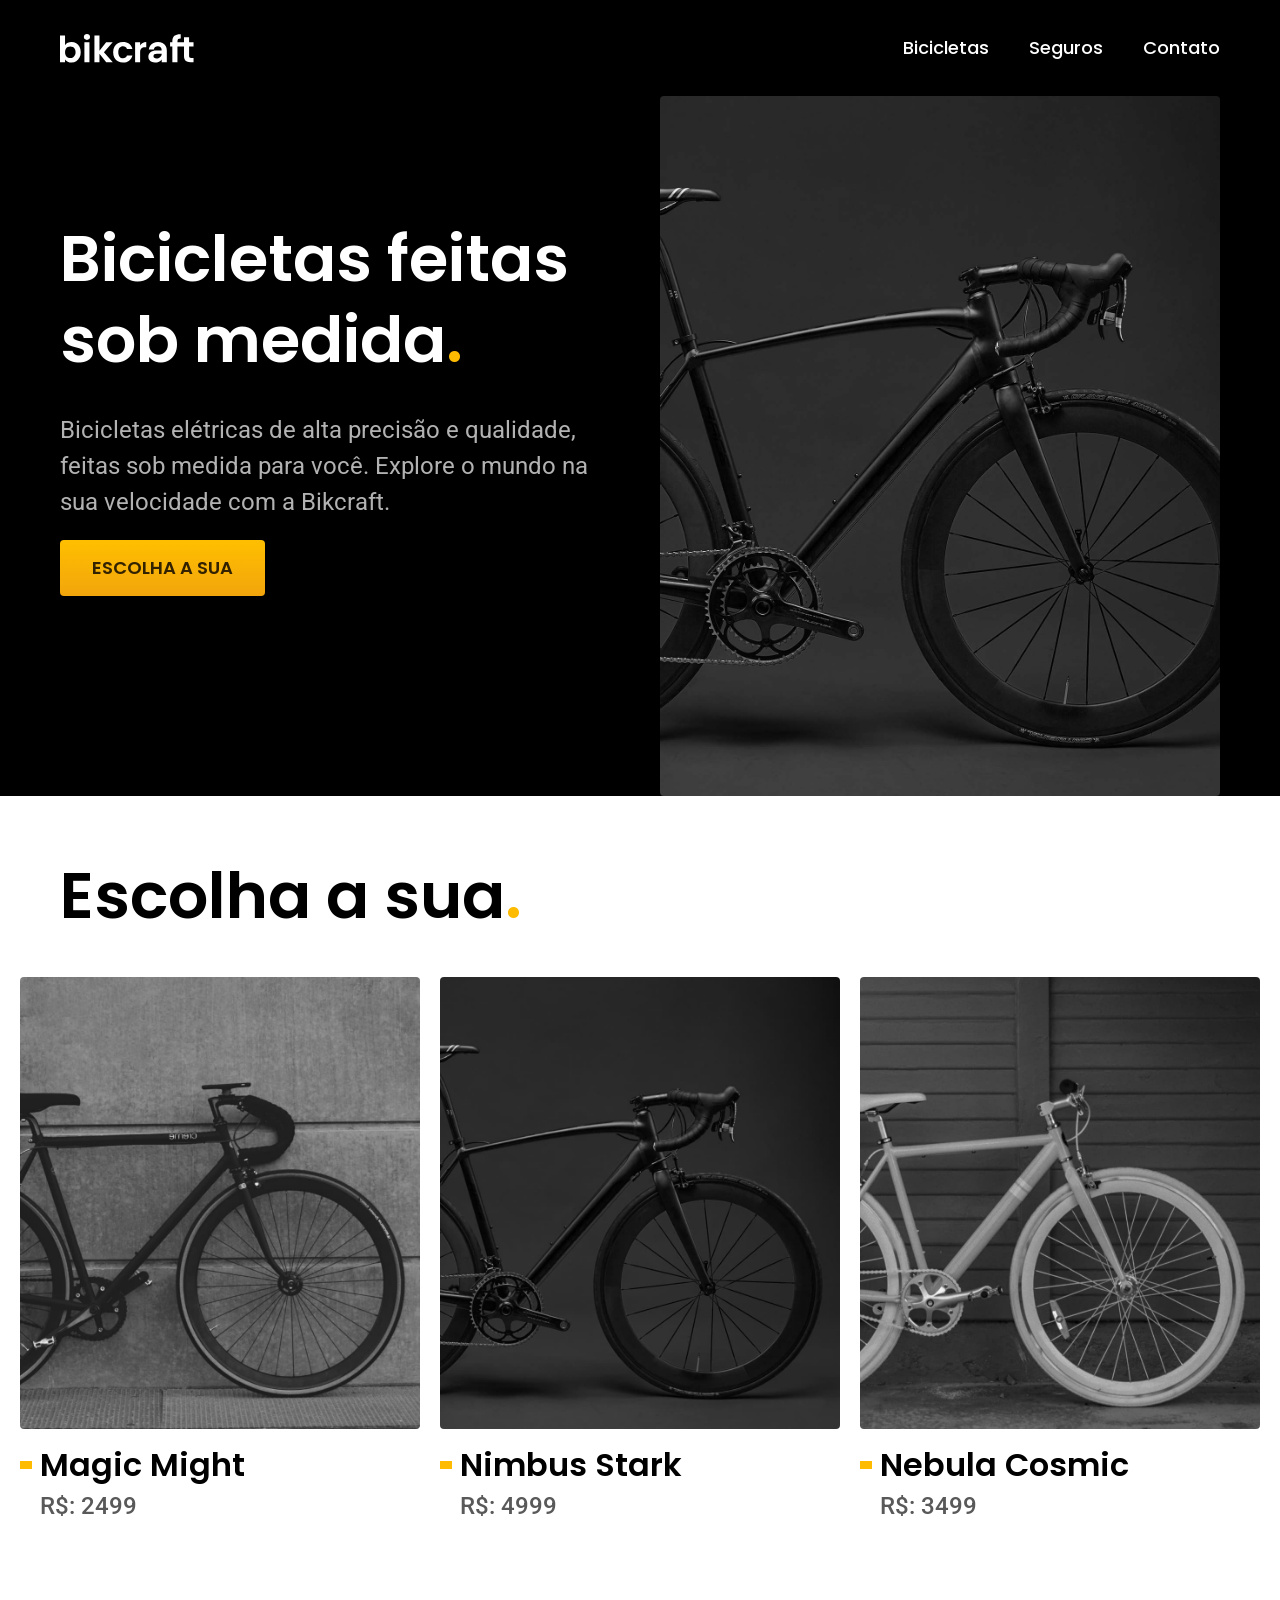
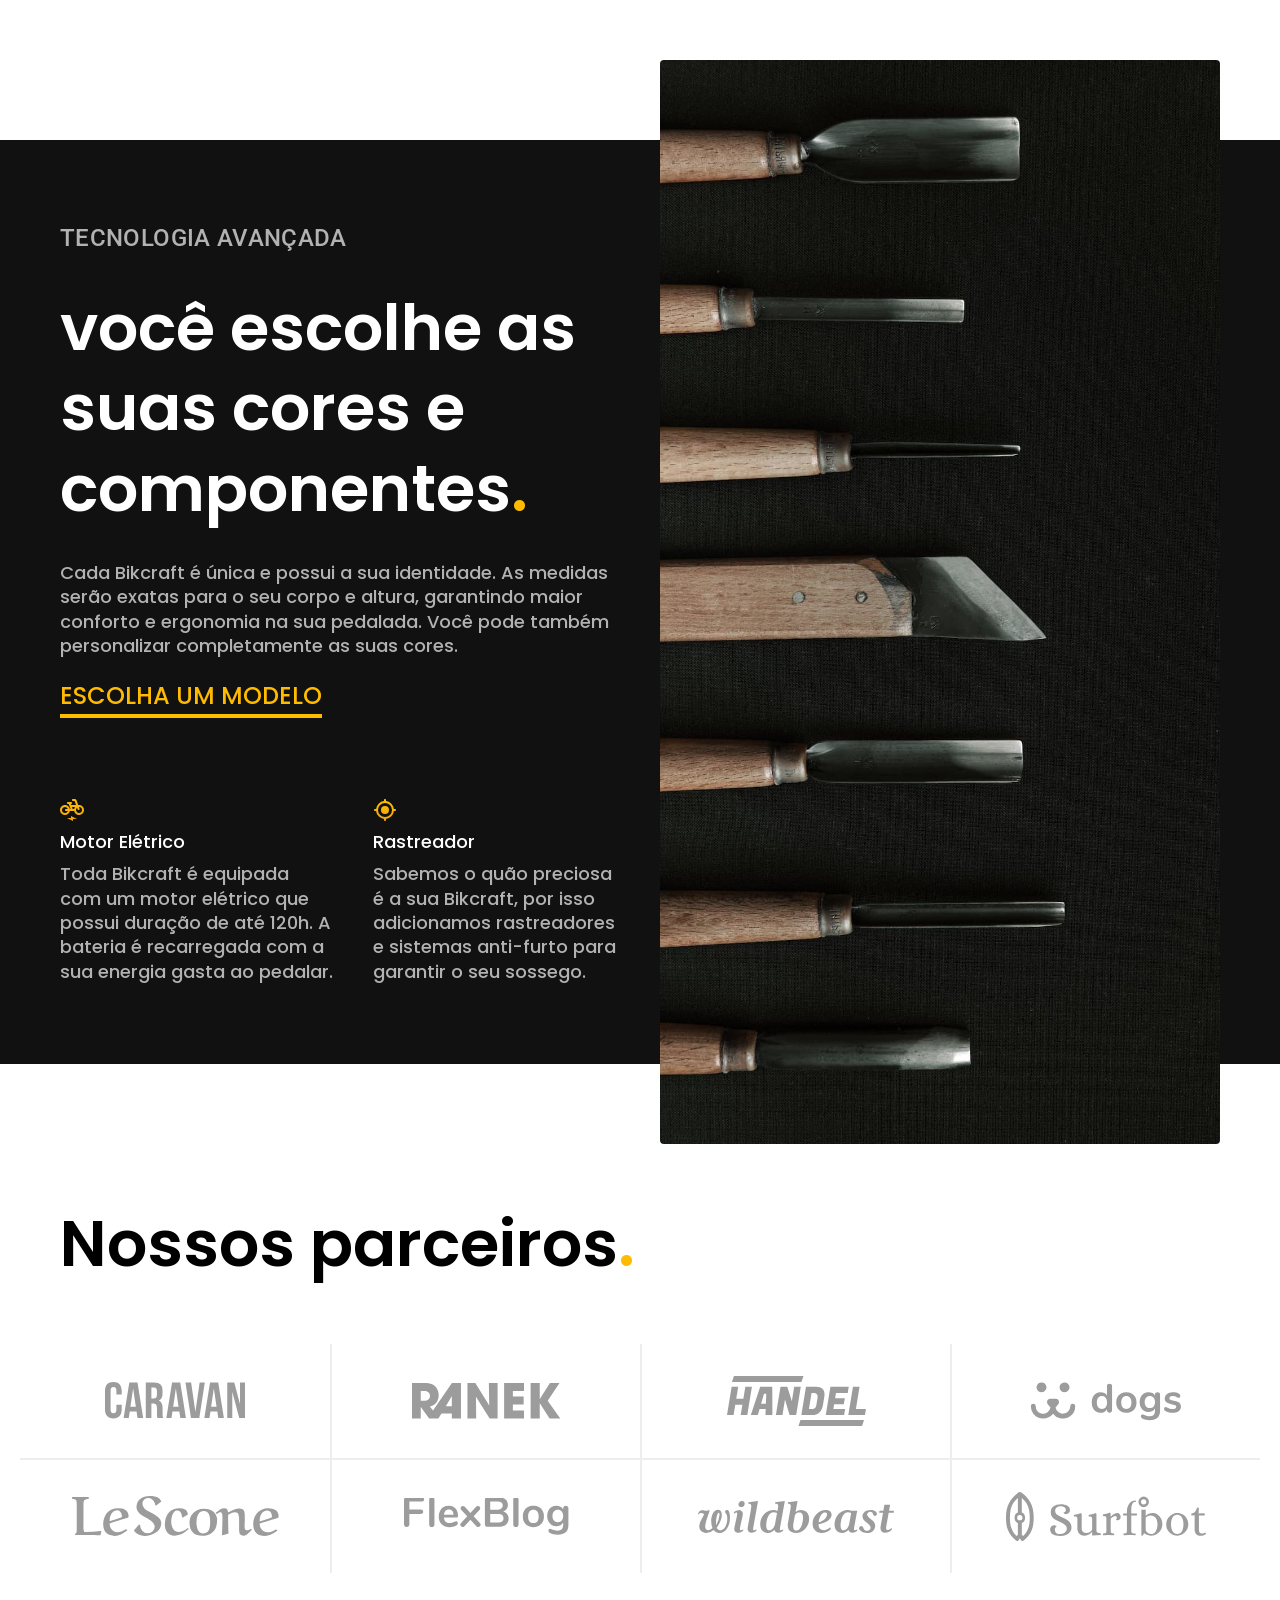
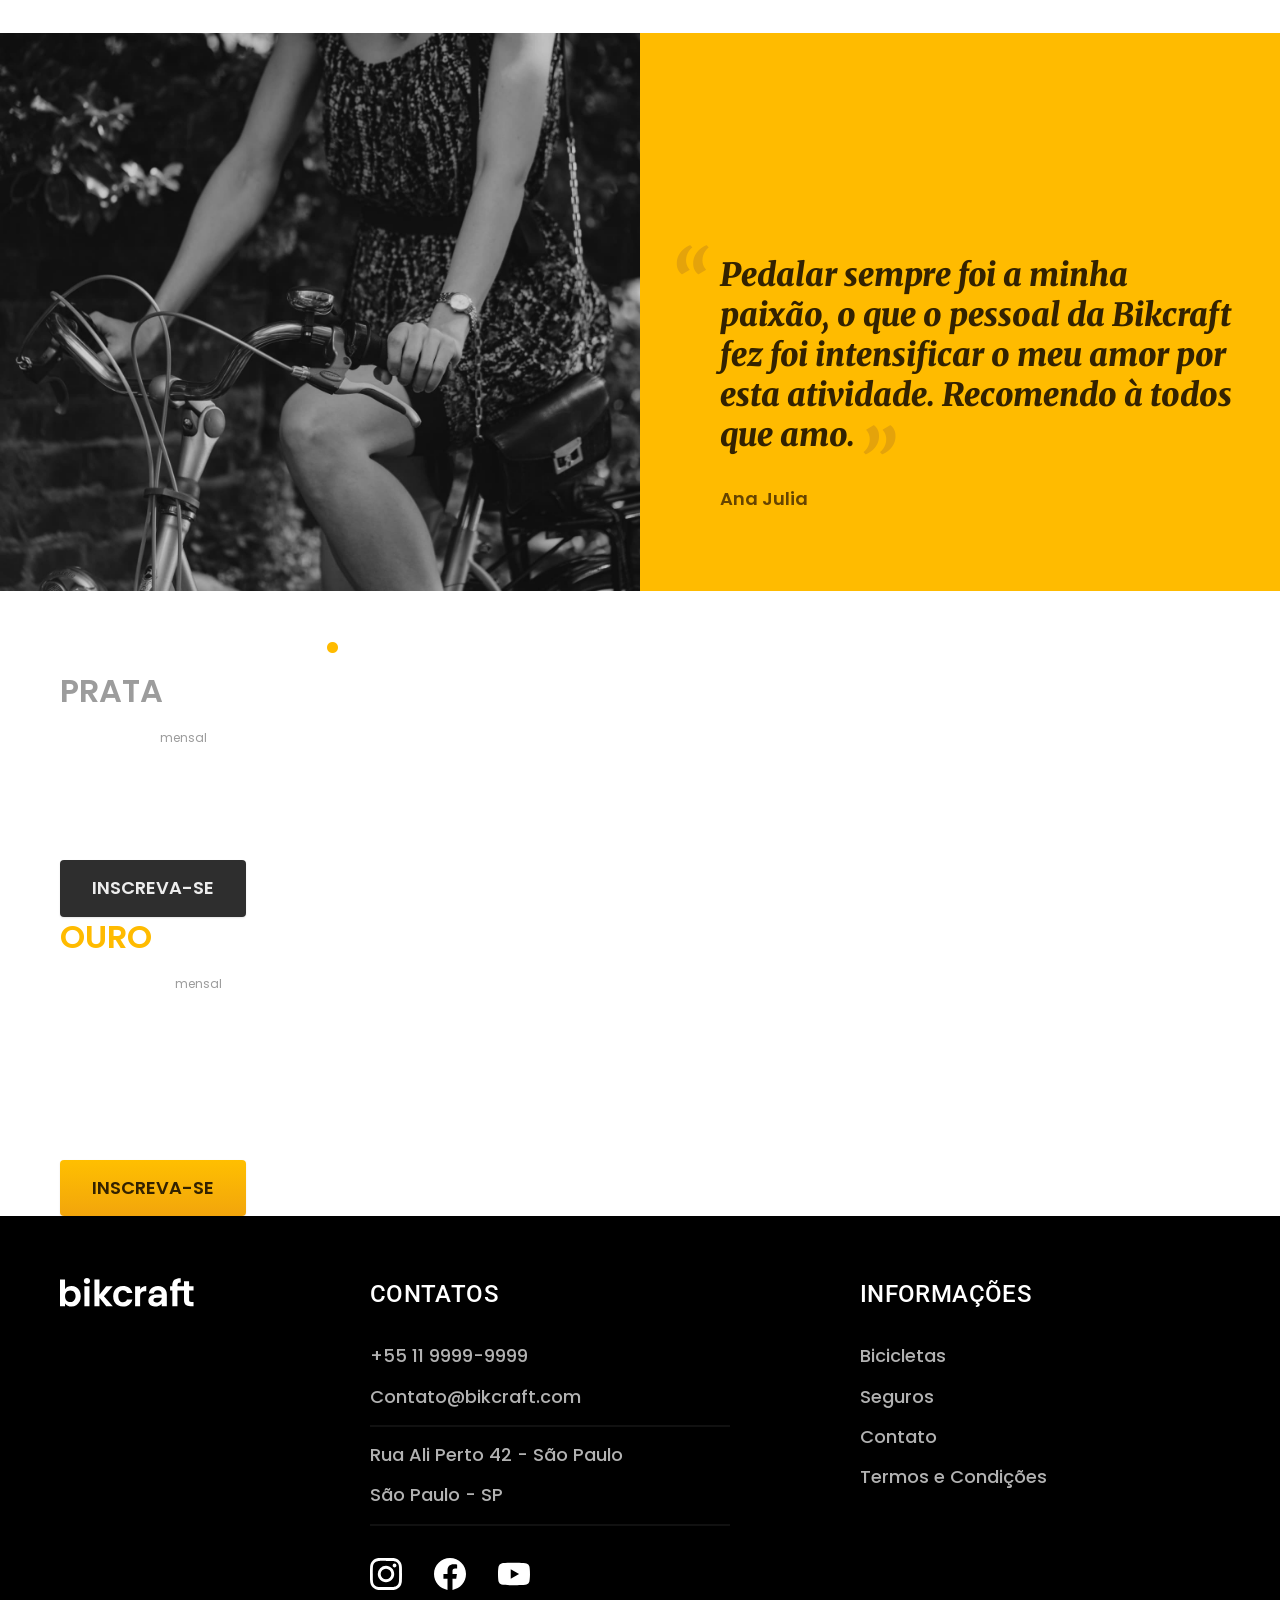
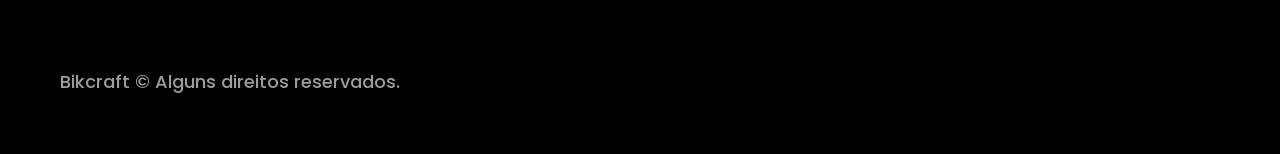
==== index.html @ 7ba727c7 "Páginas-bicicletas" ====
<!DOCTYPE html>
<html lang="pt-br">

<head>
    <meta charset="UTF-8">
    <meta name="viewport" content="width=device-width, initial-scale=1.0">
    <meta name="description" content="Bicicletas elétricas de alta precisão e qualidade, feitas sob medida para você. Explore o mundo na sua velocidade com a Bikcraft.">
    <link rel="stylesheet" href="./css/style.css">

    <link rel="preconnect" href="https://fonts.googleapis.com">
    <link rel="preconnect" href="https://fonts.gstatic.com" crossorigin>
    <link href="https://fonts.googleapis.com/css2?family=Poppins:wght@400;500&family=Roboto:ital@0;1&display=swap" rel="stylesheet">
    <link rel="preconnect" href="https://fonts.googleapis.com">
    <link rel="preconnect" href="https://fonts.gstatic.com" crossorigin>
    <link href="https://fonts.googleapis.com/css2?family=Merriweather:ital,opsz,wght@0,18..144,300..900;1,18..144,300..900&display=swap" rel="stylesheet">

    <title>Bikcraft - Bicicletas Elétricas</title>
</head>

<body>
    <header class="header-bg">
        <div class="container header">
            <a href="./"><img src="img/bikcraft.svg" alt="bikcraft"></a>

            <nav aria-label="primaria">
                <ul class="header-menu font-1-m cor-1">
                    <li><a href="bicicletas.html">Bicicletas</a></li>
                    <li><a href="">Seguros</a></li>
                    <li><a href="">Contato</a></li>
                </ul>
            </nav>
        </div>
    </header>

    <main class="introducao-bg">
        <div class="container introducao">
            <div class="introducao-conteudo">
                <h1 class="font-1-xxl cor-0">Bicicletas feitas sob medida<span class="cor-p1">.</span></h1>
                <p class="font2-l cor-5">Bicicletas elétricas de alta precisão e qualidade, feitas sob medida para você. Explore o mundo na sua velocidade com a Bikcraft.</p>
                <a class="botao" href="">Escolha a sua</a>
            </div>
            <div><img src="./img/fotos/introducao.jpg" alt="bicicleta elétrica preta">
            </div>
        </div>
    </main>

    <article class="bicicletas-lista">
        <h2 class="container font-1-xxl">Escolha a sua<span class="cor-p1">.</span></h2>

        <ul>
            <li>
                <a href="./bicicletas/magic.html">
                    <img src="img/bicicletas/magic-home.jpg" alt="Bicicleta preta">
                    <h3 class="font-1-xl">Magic Might</h3>
                    <span class="font-2-m cor-8">R$: 2499</span>
                </a>
            </li>

            <li>
                <a href="./bicicletas/nimbus.html">
                    <img src="img/bicicletas/nimbus-home.jpg" alt="Bicicleta preta">
                    <h3 class="font-1-xl">Nimbus Stark</h3>
                    <span class="font-2-m cor-8">R$: 4999</span>
                </a>
            </li>

            <li>
                <a href="./bicicletas/nebula.html">
                    <img src="img/bicicletas/nebula-home.jpg" alt="Bicicleta preta">
                    <h3 class="font-1-xl">Nebula Cosmic</h3>
                    <span class="font-2-m cor-8">R$: 3499</span>
                </a>
            </li>
        </ul>
    </article>

    <article class="tecnologia-bg">
        <div class="tecnologia container">
            <div class="tecnologia-conteudo">
                <span class="font-2-l-b cor-5">Tecnologia Avançada</span>
                <h2 class="font-1-xxl cor-1">você escolhe as suas cores e componentes<span class="cor-p1">.</span></h2>
                <p class="font-1-m cor-5">Cada Bikcraft é única e possui a sua identidade. As medidas serão exatas para o seu corpo e altura, garantindo maior conforto e ergonomia na sua pedalada. Você pode também personalizar completamente as suas cores.</p>
                <a class="link" href="">Escolha um modelo</a>
                <div class="tecnologia-vantagens">
                    <div>
                        <img src="img/icones/eletrica.svg" alt="">
                        <h3 class="font-1-m cor-1">Motor Elétrico</h3>
                        <p class="font-1-m cor-5">Toda Bikcraft é equipada com um motor elétrico que possui duração de até 120h. A bateria é recarregada com a sua energia gasta ao pedalar.</p>
                    </div>
                    <div>
                        <img src="img/icones/rastreador.svg" alt="">
                        <h3 class="font-1-m cor-1">Rastreador</h3>
                        <p class="font-1-m cor-5">Sabemos o quão preciosa é a sua Bikcraft, por isso adicionamos rastreadores e sistemas anti-furto para garantir o seu sossego.</p>
                    </div>
                </div>
            </div>

            <div class="tecnologia-imagem"><img src="img/fotos/tecnologia.jpg" alt="">
            </div>
        </div>
    </article>

    <section class="parceiros" aria-label="Nossos Parceiros">
        <h2 class="container font-1-xxl">Nossos parceiros<span class="cor-p1">.</span></h2>

        <ul>
            <li><img src="img/parceiros/caravan.svg" alt="caravan"></li>
            <li><img src="img/parceiros/ranek.svg" alt="ranek.svg"></li>
            <li><img src="img/parceiros/handel.svg" alt="handel.svg"></li>
            <li><img src="img/parceiros/dogs.svg" alt="dogs.svg"></li>
            <li><img src="img/parceiros/lescone.svg" alt="lescone.svg"></li>
            <li><img src="img/parceiros/flexblog.svg" alt="flexblog.svg"></li>
            <li><img src="img/parceiros/wildbeast.svg" alt="caravan"></li>
            <li><img src="img/parceiros/surfbot.svg" alt="surfbot"></li>
        </ul>

    </section>

    <section class="depoimento" aria-label="Depoimento">
        <div>
            <img src="img/fotos/depoimento.jpg" alt="Pessoa pedalando uma bicicleta Bikcraft">
        </div>
        <div class="depoimento-conteudo">
            <blockquote class="font-1-xl cor-p5">
                <p>Pedalar sempre foi a minha paixão, o que o pessoal da Bikcraft fez foi intensificar o meu amor por esta atividade. Recomendo à todos que amo.</p>
            </blockquote>
            <span class="font-1-m-b cor-p4">Ana Julia</span>
        </div>
    </section>

    <article class="seguros-bg">
        <div class="seguros container">
            <h2 class="font-1-xxl cor-1">Seguros<span class="cor-p1">.</span></h2>
            <div class="seguros-item">
                <h3 class="font-1-xl cor-6">PRATA</h3>
                <span class="font-1-xl cor-1">R$ 199<span class="font-1-xs cor-6">mensal</span></span>
                <ul class="font-2-m cor-1">
                    <li>Duas trocas por ano</li>
                    <li>Assistência técnica</li>
                    <li>Suporte 08h às 18h</li>
                    <li>Cobertura estadual</li>
                </ul>
                <a class="botao secundario" href="">Inscreva-se</a>
            </div>

            <div class="seguros-item">
                <h3 class="font-1-xl cor-p1">OURO</h3>
                <span class="font-1-xl cor-1">R$ 299 <span class="font-1-xs cor-6">mensal</span></span>
                <ul class="font-2-m cor-1">
                    <li>Cinco trocas por ano</li>
                    <li>Assistência especial</li>
                    <li>Suporte 24h</li>
                    <li>Cobertura nacional</li>
                    <li>Desconto em parceiros</li>
                    <li>Acesso ao Clube Bikcraft</li>
                </ul>
                <a class="botao" href="">Inscreva-se</a>
            </div>
        </div>
    </article>

    <footer class="footer-bg">
        <div class="footer container">
            <img src="img/bikcraft.svg" alt="">

            <div class="footer-contato">
                <h3 class="cor-1 font-2-l-b">Contatos</h3>
                <ul class="cor-5 font-1-m">
                    <li><a href="tel:+5521999999999">+55 11 9999-9999</a></li>
                    <li><a href="mailto:Contato@bikcraft.com">Contato@bikcraft.com</a></li>
                    <li>Rua Ali Perto 42 - São Paulo</li>
                    <li>São Paulo - SP</li>
                </ul>
                <div class="footer-redes">
                    <a href=""> <img src="img/redes/instagram.svg" alt=""></a>
                    <a href=""> <img src="img/redes/facebook.svg" alt=""></a>
                    <a href=""> <img src="img/redes/youtube.svg" alt=""></a>

                </div>
            </div>

            <div class="footer-informacoes">
                <h3 class="cor-1 font-2-l-b">informações</h3>
                <nav>
                    <ul class="cor-5 font-1-m">
                        <li><a href="">Bicicletas</a></li>
                        <li><a href="">Seguros</a></li>
                        <li><a href="">Contato</a></li>
                        <li><a href="termos.html">Termos e Condições</a></li>
                    </ul>
                </nav>
            </div>
            <p class="footer-copy font-1-m cor-6">Bikcraft © Alguns direitos reservados.</p>
        </div>
    </footer>
</body>

</html>
---- css/style.css ----
@import url(global/global.css);
@import url(global/header.css);
@import url(global/footer.css);

/* Tipografia */
@import url(utilidades/tipografica.css);

/* CORES */
@import url(utilidades/cores.css);

/* BOTÃO */
@import url(utilidades/componentes.css);




/* Home */
@import url(home/introducao.css);

@import url(home/tecnologia.css);

@import url(home/parceiros.css);

@import url(home/depoimento.css);

/* bicicletas */
@import url(bicicletas/bicicletas.css);
@import url(bicicletas/bicicletas-lista.css);

/* Seguros */
@import url(seguros/seguros.css);

/* termos */
@import url(termos/termos.css);
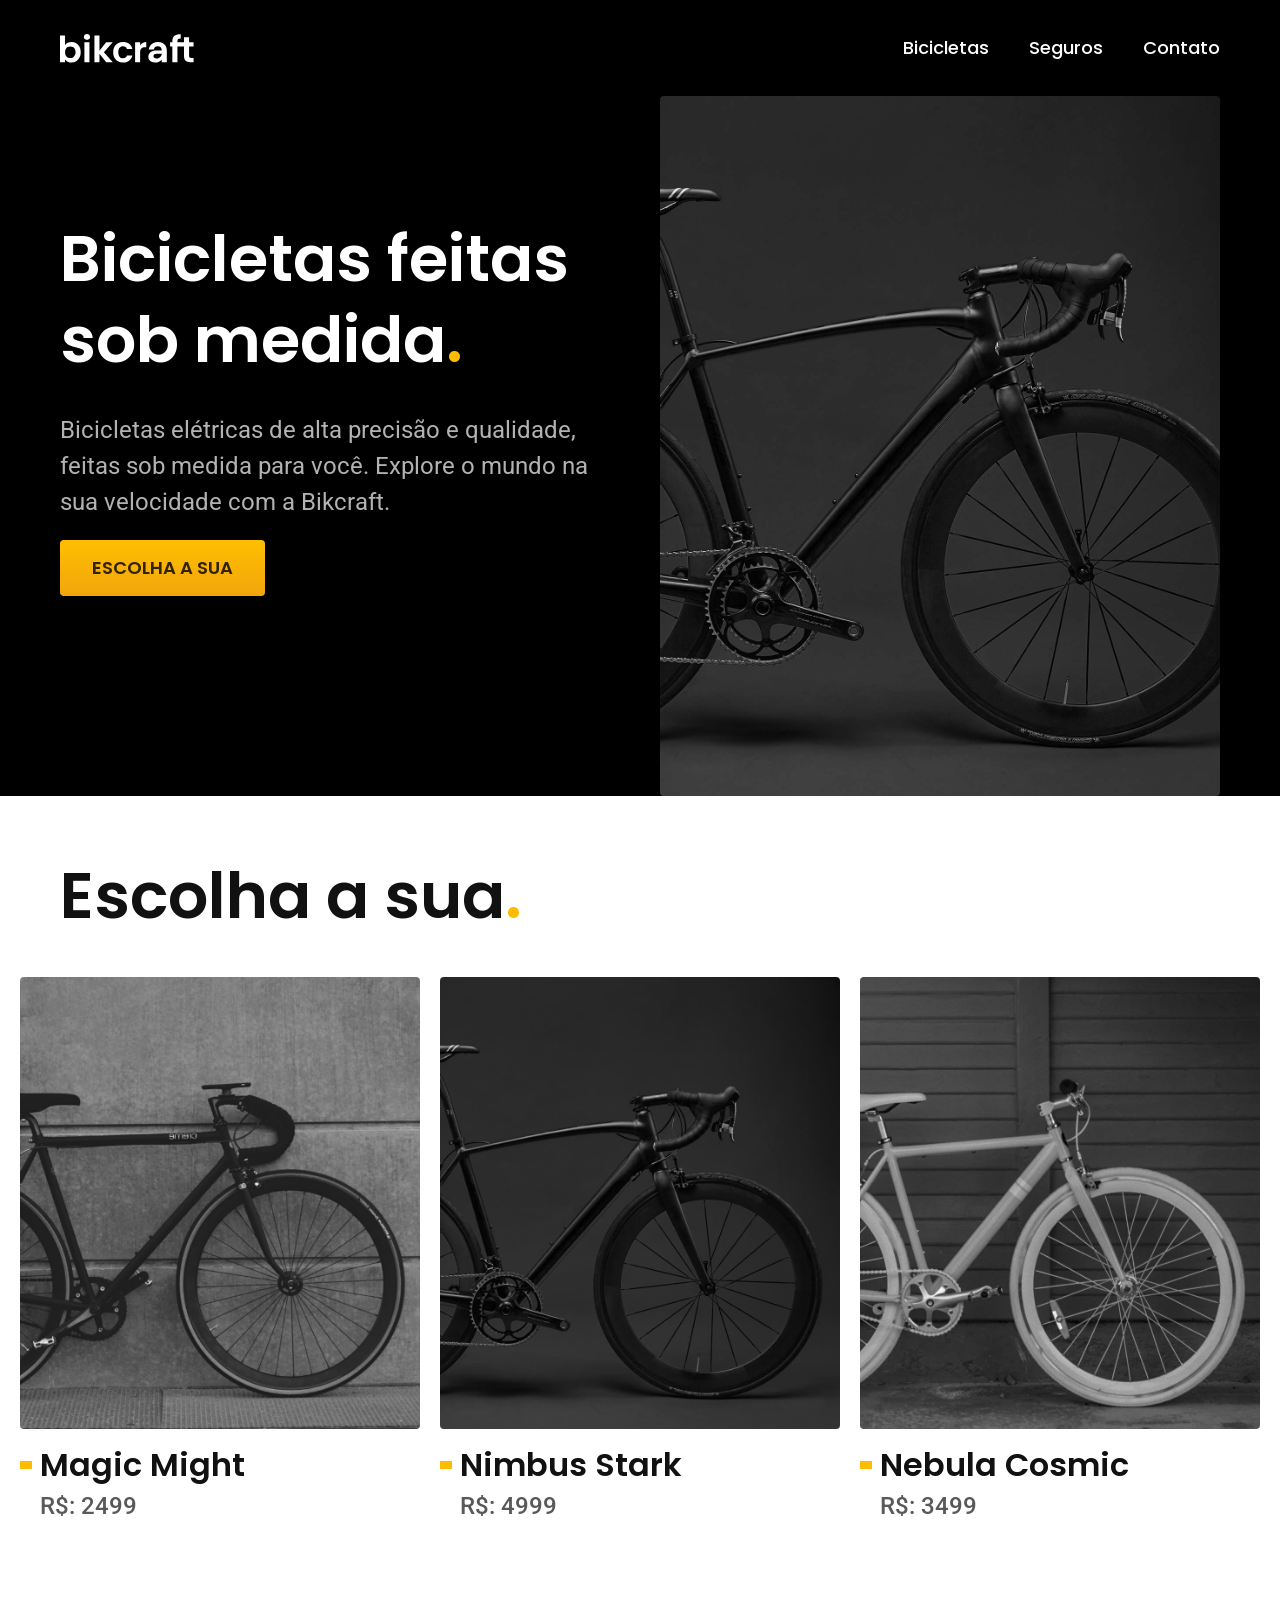
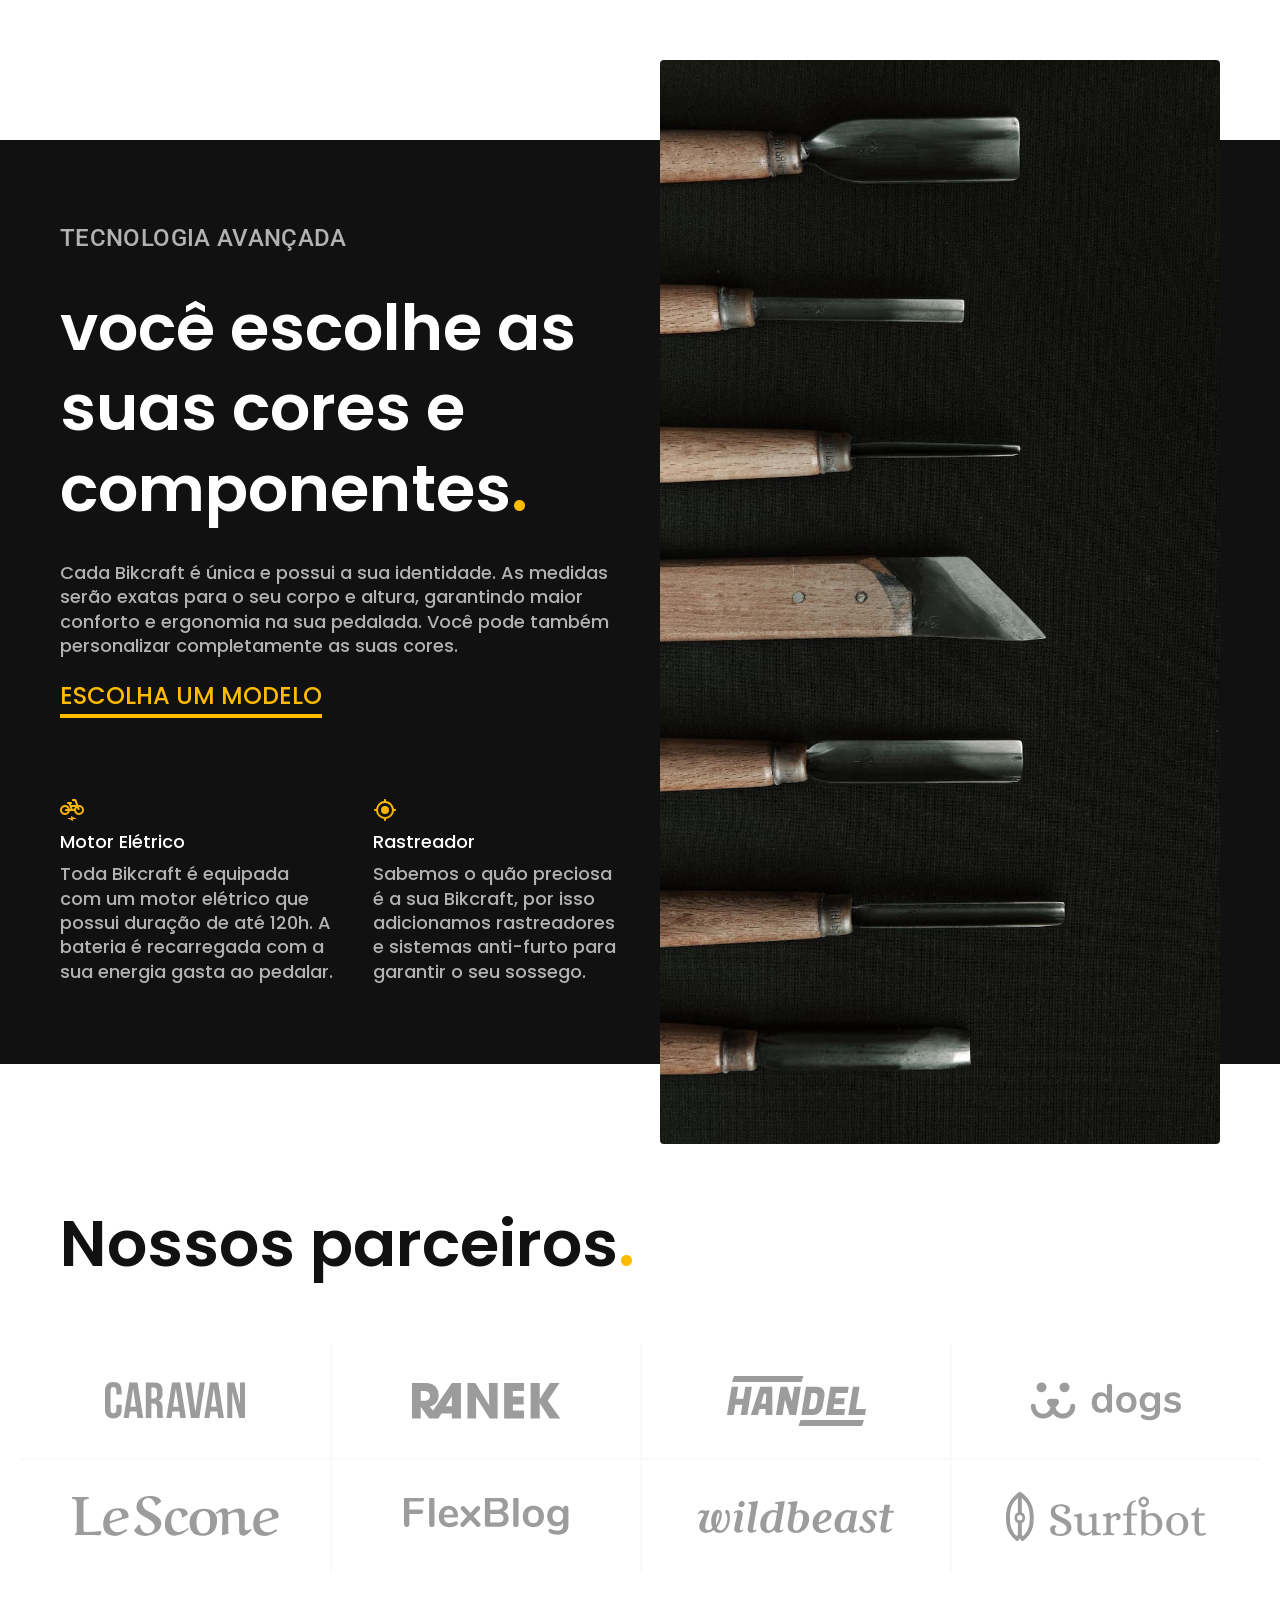
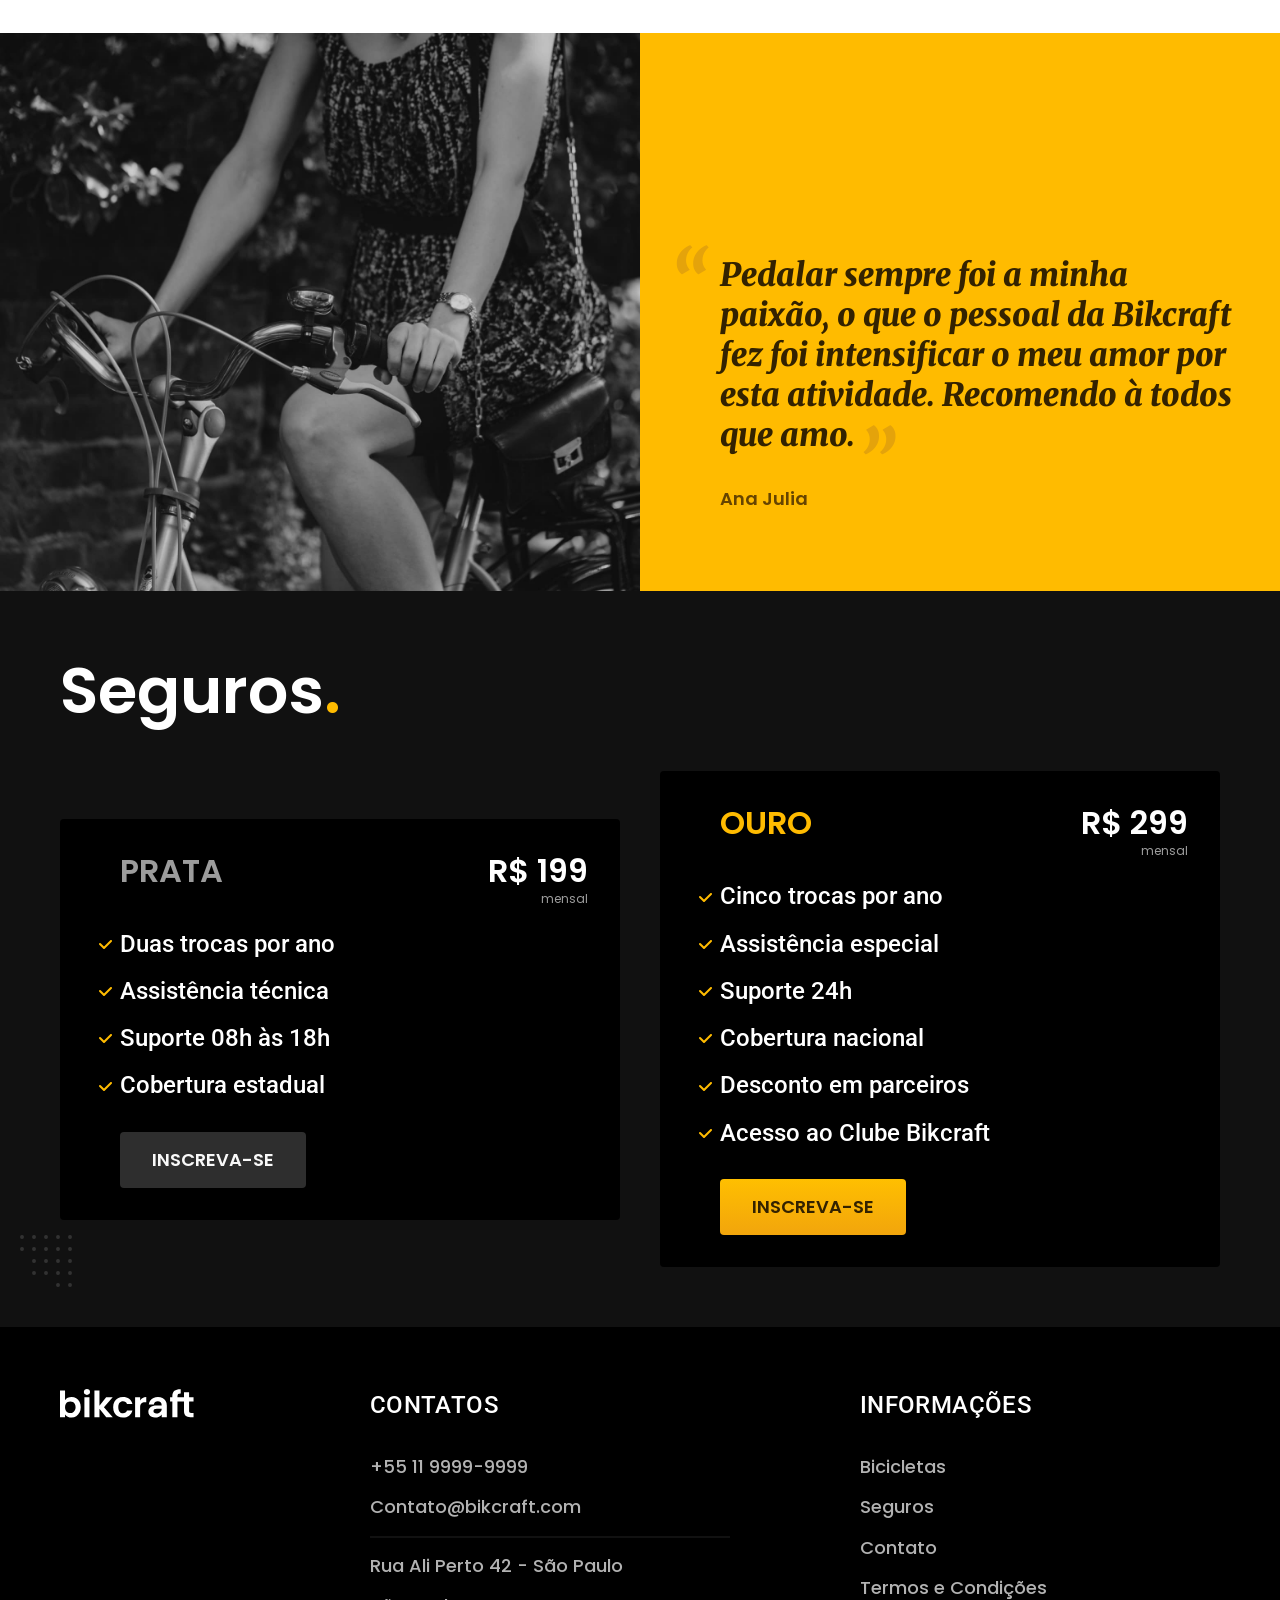
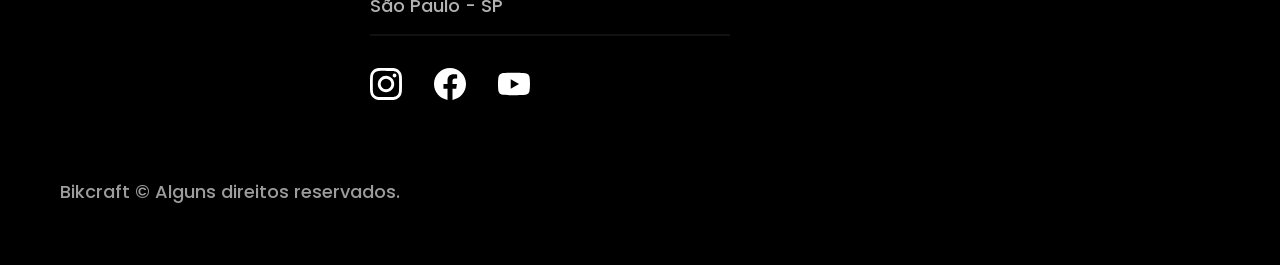
==== commit 035ed913: "termos-vantagens-bicicletas" ====
--- a/index.html
+++ b/index.html
@@ -25,8 +25,8 @@
             <nav aria-label="primaria">
                 <ul class="header-menu font-1-m cor-1">
                     <li><a href="bicicletas.html">Bicicletas</a></li>
-                    <li><a href="">Seguros</a></li>
-                    <li><a href="">Contato</a></li>
+                    <li><a href="seguros.html">Seguros</a></li>
+                    <li><a href="contato.html">Contato</a></li>
                 </ul>
             </nav>
         </div>
@@ -37,7 +37,7 @@
             <div class="introducao-conteudo">
                 <h1 class="font-1-xxl cor-0">Bicicletas feitas sob medida<span class="cor-p1">.</span></h1>
                 <p class="font2-l cor-5">Bicicletas elétricas de alta precisão e qualidade, feitas sob medida para você. Explore o mundo na sua velocidade com a Bikcraft.</p>
-                <a class="botao" href="">Escolha a sua</a>
+                <a class="botao" href="bicicletas.html">Escolha a sua</a>
             </div>
             <div><img src="./img/fotos/introducao.jpg" alt="bicicleta elétrica preta">
             </div>
@@ -140,7 +140,7 @@
                     <li>Suporte 08h às 18h</li>
                     <li>Cobertura estadual</li>
                 </ul>
-                <a class="botao secundario" href="">Inscreva-se</a>
+                <a class="botao secundario" href="seguros.html">Inscreva-se</a>
             </div>
 
             <div class="seguros-item">
@@ -154,7 +154,7 @@
                     <li>Desconto em parceiros</li>
                     <li>Acesso ao Clube Bikcraft</li>
                 </ul>
-                <a class="botao" href="">Inscreva-se</a>
+                <a class="botao" href="seguros.html">Inscreva-se</a>
             </div>
         </div>
     </article>
@@ -183,9 +183,9 @@
                 <h3 class="cor-1 font-2-l-b">informações</h3>
                 <nav>
                     <ul class="cor-5 font-1-m">
-                        <li><a href="">Bicicletas</a></li>
-                        <li><a href="">Seguros</a></li>
-                        <li><a href="">Contato</a></li>
+                        <li><a href="bicicletas.html">Bicicletas</a></li>
+                        <li><a href="seguros.html">Seguros</a></li>
+                        <li><a href="contato.html">Contato</a></li>
                         <li><a href="termos.html">Termos e Condições</a></li>
                     </ul>
                 </nav>
--- a/css/style.css
+++ b/css/style.css
@@ -29,6 +29,8 @@
 
 /* Seguros */
 @import url(seguros/seguros.css);
+@import url(seguros/vantangens.css);
+@import url(seguros/perguntas.css);
 
 /* termos */
 @import url(termos/termos.css);
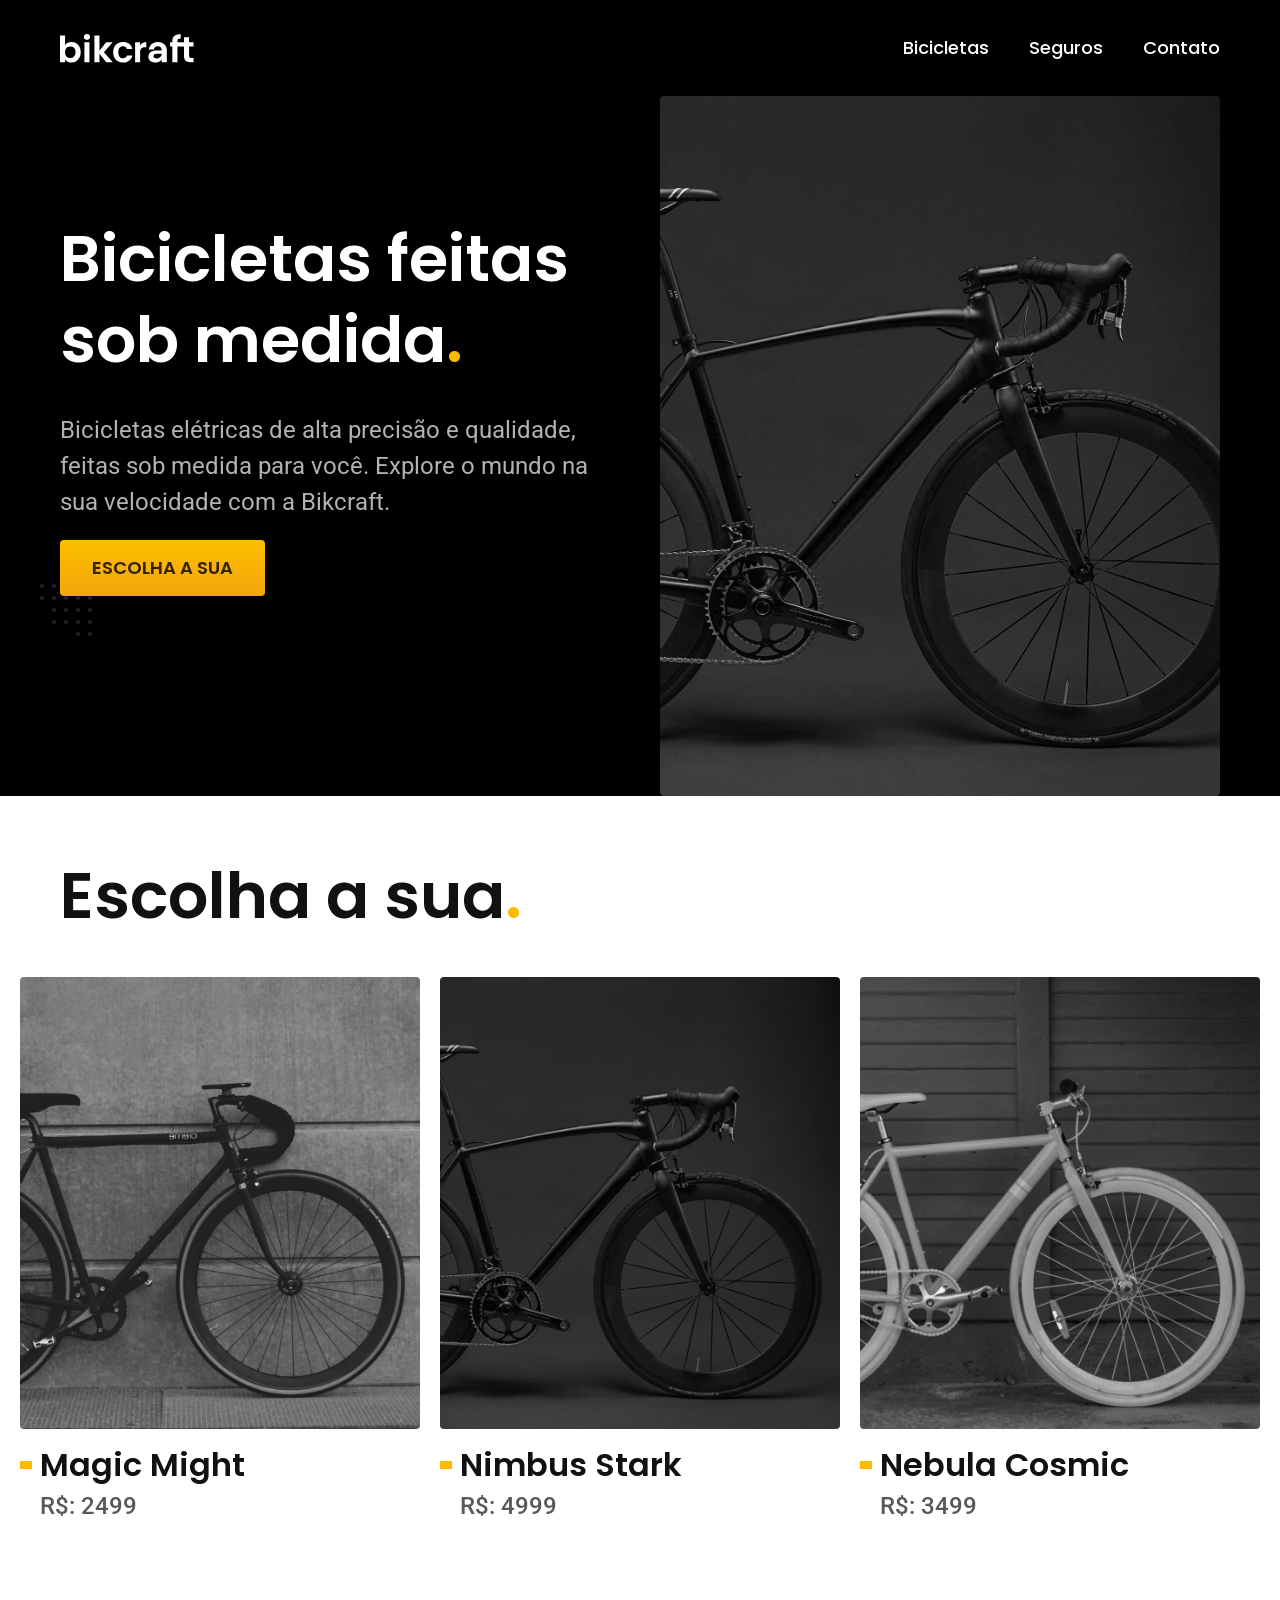
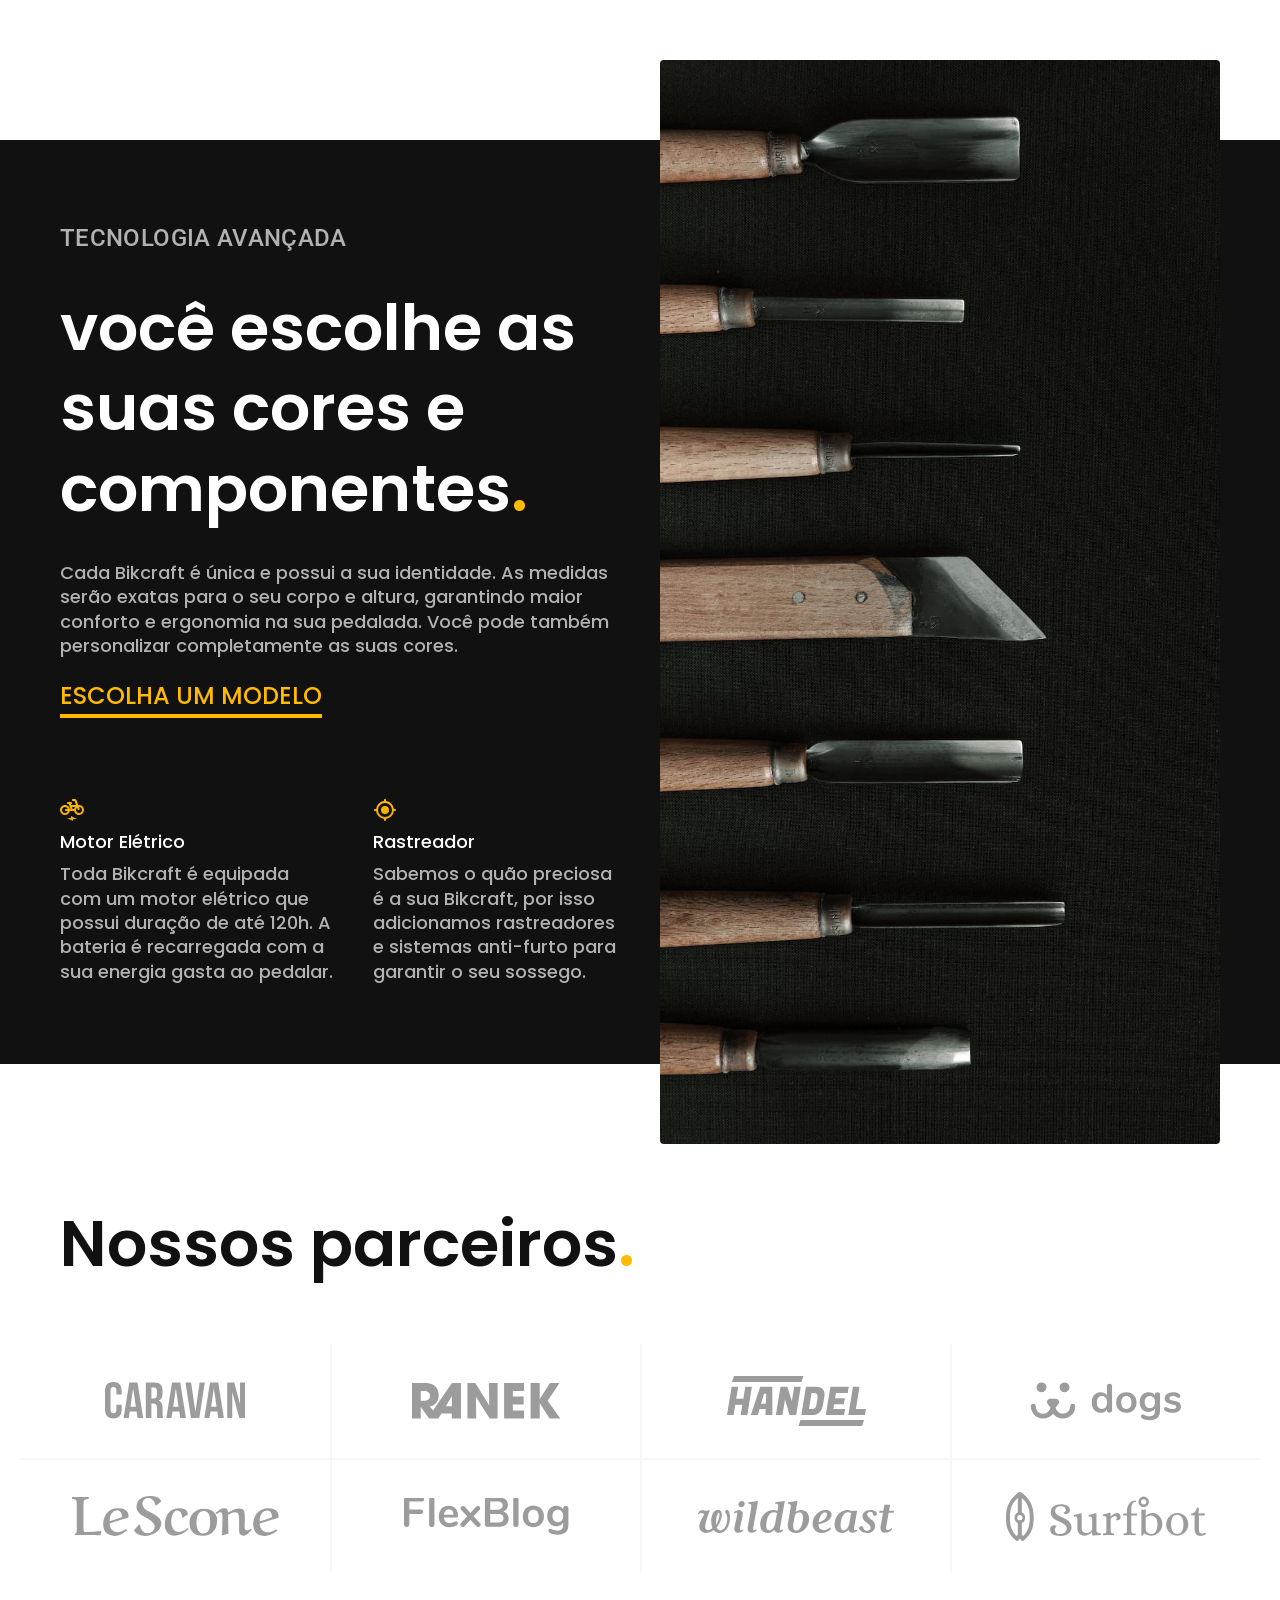
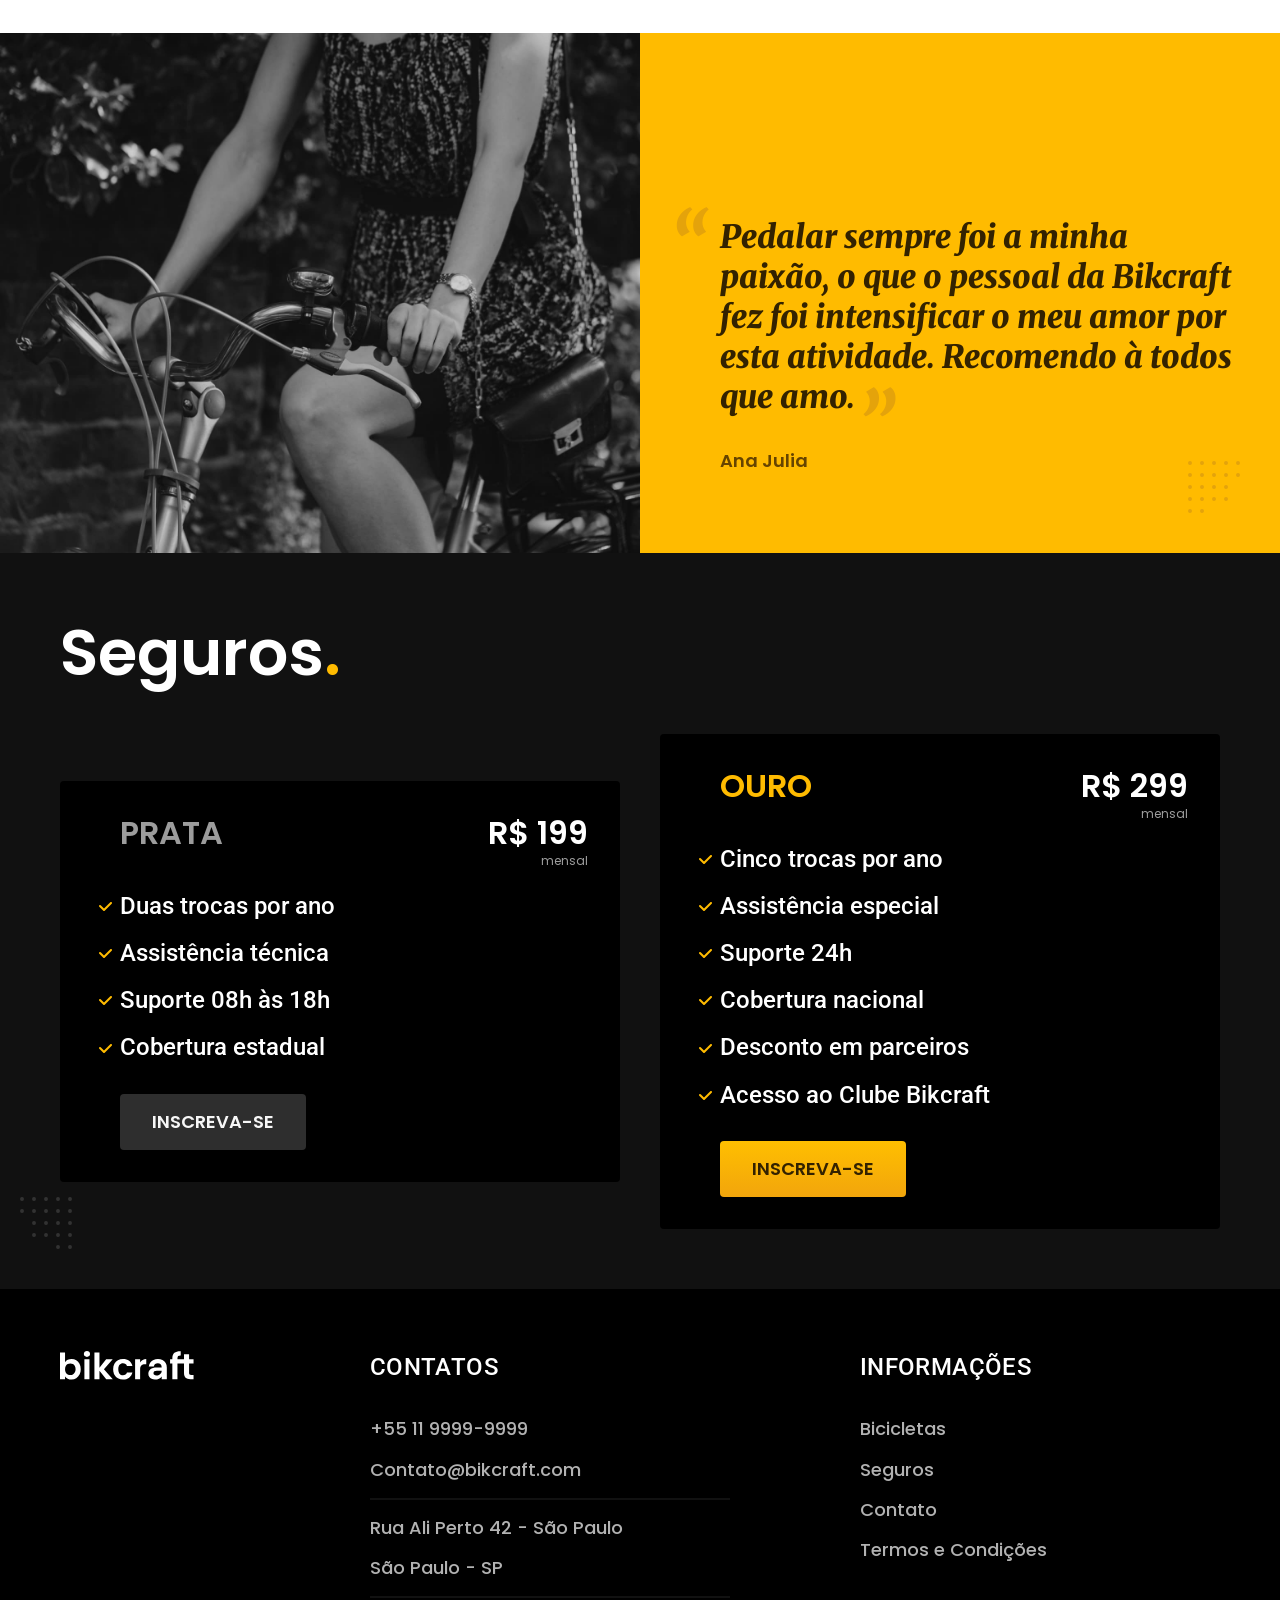
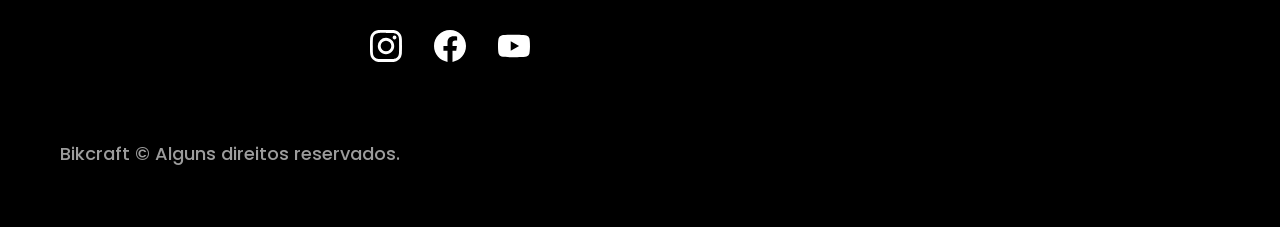
==== commit c976a0b9: "orçamento-otimizações" ====
--- a/index.html
+++ b/index.html
@@ -5,6 +5,8 @@
     <meta charset="UTF-8">
     <meta name="viewport" content="width=device-width, initial-scale=1.0">
     <meta name="description" content="Bicicletas elétricas de alta precisão e qualidade, feitas sob medida para você. Explore o mundo na sua velocidade com a Bikcraft.">
+
+    <link rel="preload" href="./css/style.css" as="style">
     <link rel="stylesheet" href="./css/style.css">
 
     <link rel="preconnect" href="https://fonts.googleapis.com">
@@ -35,12 +37,15 @@
     <main class="introducao-bg">
         <div class="container introducao">
             <div class="introducao-conteudo">
-                <h1 class="font-1-xxl cor-0">Bicicletas feitas sob medida<span class="cor-p1">.</span></h1>
+                <h1 class="font-1-xxl cor-1">Bicicletas feitas sob medida<span class="cor-p1">.</span></h1>
                 <p class="font2-l cor-5">Bicicletas elétricas de alta precisão e qualidade, feitas sob medida para você. Explore o mundo na sua velocidade com a Bikcraft.</p>
                 <a class="botao" href="bicicletas.html">Escolha a sua</a>
             </div>
-            <div><img src="./img/fotos/introducao.jpg" alt="bicicleta elétrica preta">
-            </div>
+            <picture>
+                <!-- Carregamento responsivo para mobile alterando a imagem em 800px -->
+                <source media="(max-width: 800px)" srcset="./img/bicicletas/nimbus.jpg">
+                <img src="./img/fotos/introducao.jpg" width="1280" height="1600" alt="bicicleta elétrica preta">
+            </picture>
         </div>
     </main>
 
@@ -80,7 +85,7 @@
                 <span class="font-2-l-b cor-5">Tecnologia Avançada</span>
                 <h2 class="font-1-xxl cor-1">você escolhe as suas cores e componentes<span class="cor-p1">.</span></h2>
                 <p class="font-1-m cor-5">Cada Bikcraft é única e possui a sua identidade. As medidas serão exatas para o seu corpo e altura, garantindo maior conforto e ergonomia na sua pedalada. Você pode também personalizar completamente as suas cores.</p>
-                <a class="link" href="">Escolha um modelo</a>
+                <a class="link" href="./bicicletas.html">Escolha um modelo</a>
                 <div class="tecnologia-vantagens">
                     <div>
                         <img src="img/icones/eletrica.svg" alt="">
--- a/css/style.css
+++ b/css/style.css
@@ -2,6 +2,7 @@
 @import url(global/header.css);
 @import url(global/footer.css);
 
+/* UTILIDADES */
 /* Tipografia */
 @import url(utilidades/tipografica.css);
 
@@ -11,7 +12,8 @@
 /* BOTÃO */
 @import url(utilidades/componentes.css);
 
-
+/* formulários */
+@import url(utilidades/formulario.css);
 
 
 /* Home */
@@ -27,11 +29,22 @@
 @import url(bicicletas/bicicletas.css);
 @import url(bicicletas/bicicletas-lista.css);
 
+/* bicicleta */
+@import url(bicicleta/bicicleta.css);
+@import url(bicicleta/seguro.css);
+
 /* Seguros */
 @import url(seguros/seguros.css);
 @import url(seguros/vantangens.css);
 @import url(seguros/perguntas.css);
 
+/* contato*/
+@import url(contato/contato.css);
+@import url(contato/lojas.css);
+
+/* Orçamento */
+@import url(orcamento/orcamento.css);
+
+
 /* termos */
-@import url(termos/termos.css);
-
+@import url(termos/termos.css);
--- a/css/style.css
+++ b/css/style.css
@@ -2,6 +2,7 @@
 @import url(global/header.css);
 @import url(global/footer.css);
 
+/* UTILIDADES */
 /* Tipografia */
 @import url(utilidades/tipografica.css);
 
@@ -11,7 +12,8 @@
 /* BOTÃO */
 @import url(utilidades/componentes.css);
 
-
+/* formulários */
+@import url(utilidades/formulario.css);
 
 
 /* Home */
@@ -27,11 +29,22 @@
 @import url(bicicletas/bicicletas.css);
 @import url(bicicletas/bicicletas-lista.css);
 
+/* bicicleta */
+@import url(bicicleta/bicicleta.css);
+@import url(bicicleta/seguro.css);
+
 /* Seguros */
 @import url(seguros/seguros.css);
 @import url(seguros/vantangens.css);
 @import url(seguros/perguntas.css);
 
+/* contato*/
+@import url(contato/contato.css);
+@import url(contato/lojas.css);
+
+/* Orçamento */
+@import url(orcamento/orcamento.css);
+
+
 /* termos */
-@import url(termos/termos.css);
-
+@import url(termos/termos.css);
